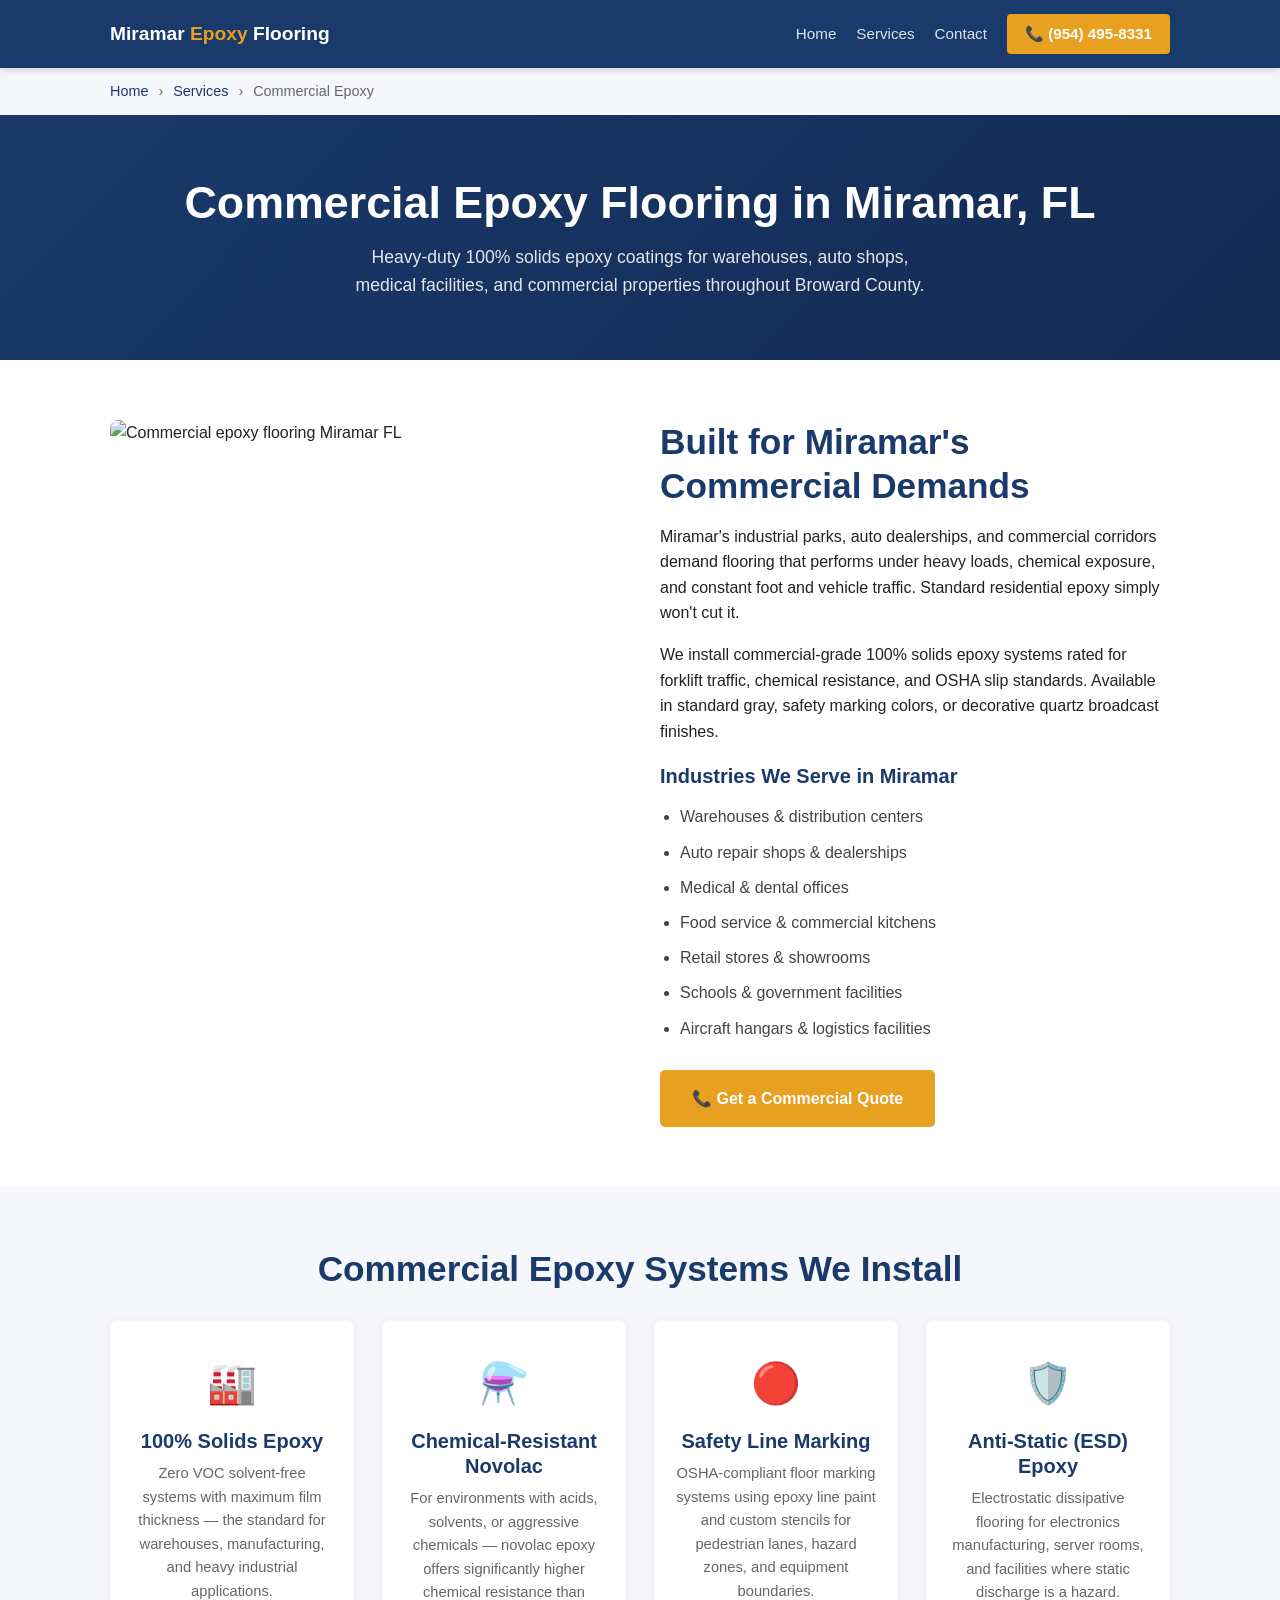
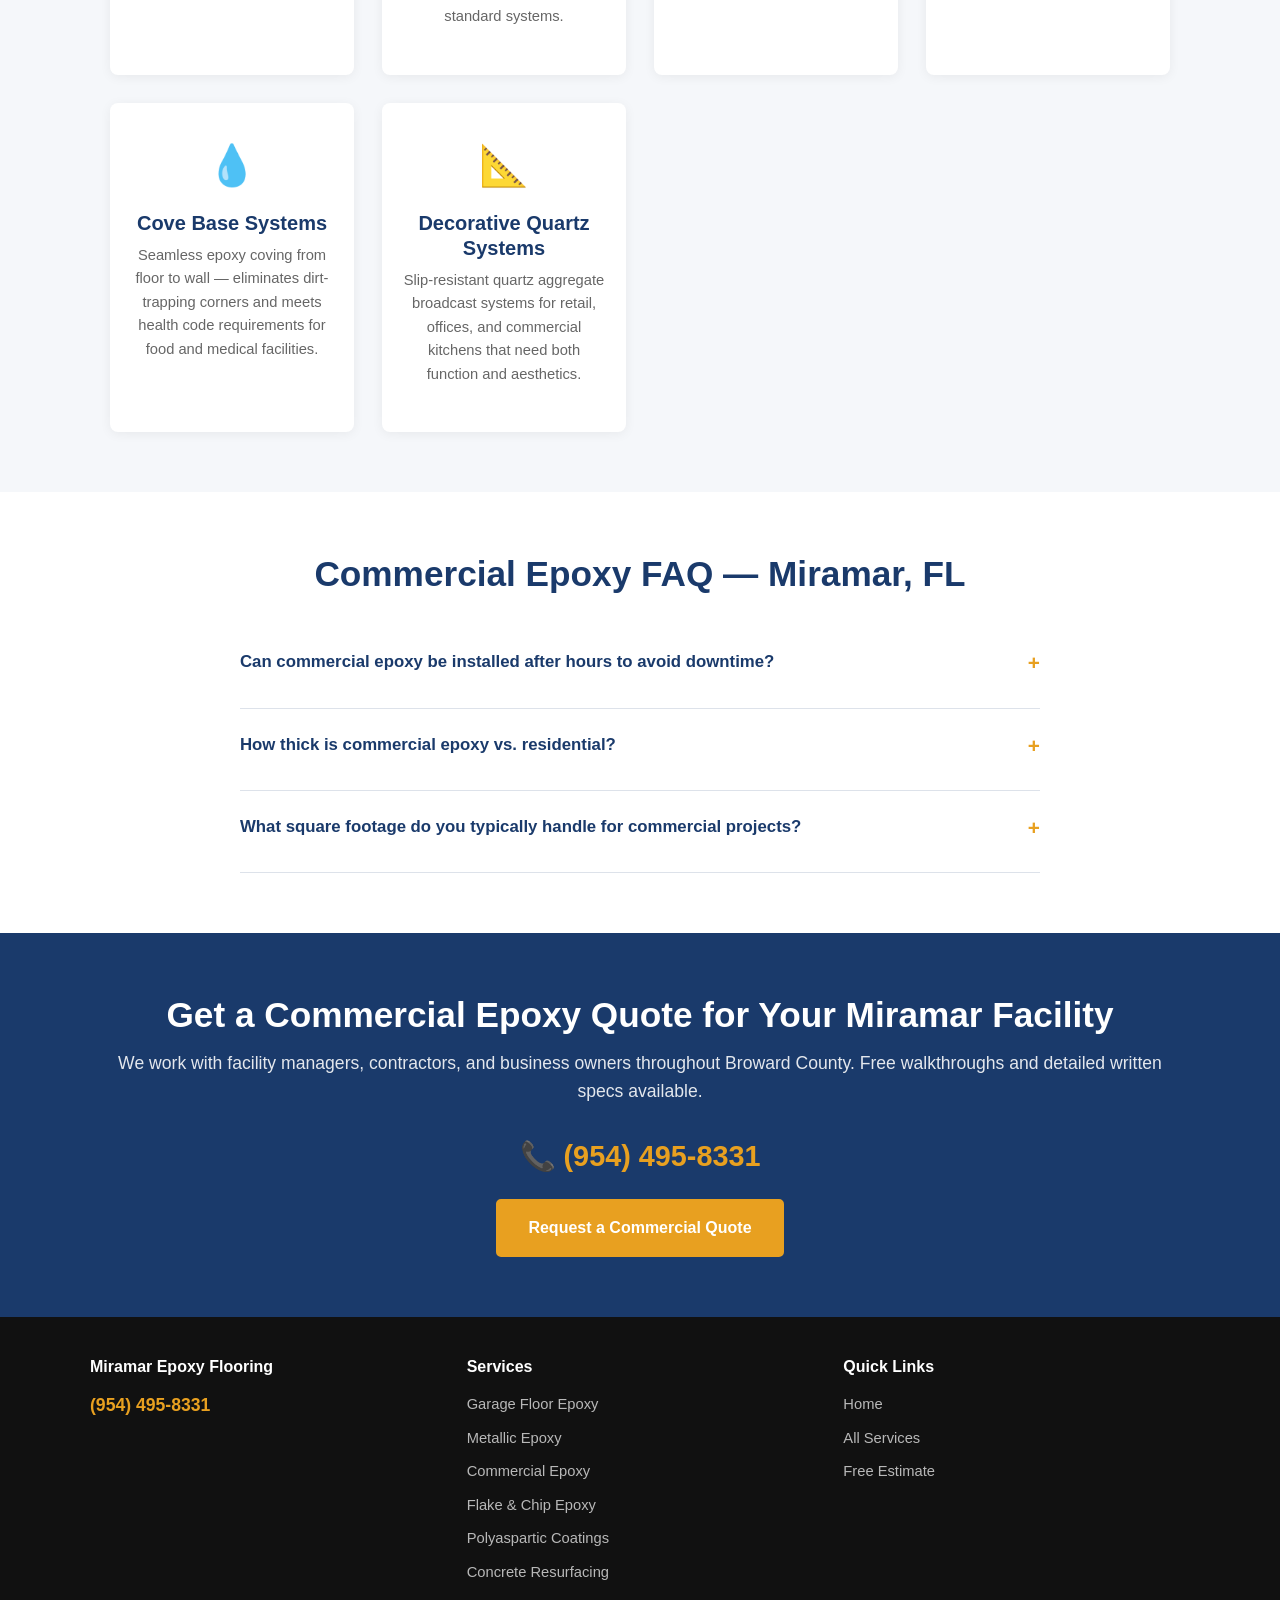
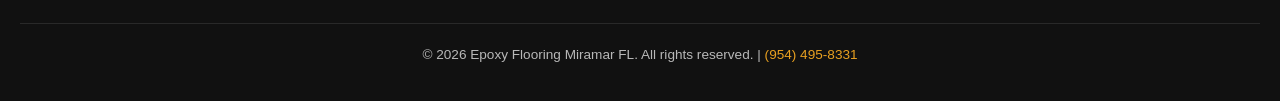
==== commercial-epoxy-miramar.html @ a2567f78 "Initial site build — Epoxy Flooring Miramar FL" ====
<!DOCTYPE html>
<html lang="en">
<head>
  <meta charset="UTF-8">
  <meta name="viewport" content="width=device-width, initial-scale=1.0">
  <title>Commercial Epoxy Flooring Miramar FL | Warehouses & Shops – (954) 495-8331</title>
  <meta name="description" content="Commercial & industrial epoxy flooring in Miramar, FL. Warehouses, auto shops, medical, retail — heavy-duty coatings built for Broward County. Free estimates. (954) 495-8331.">
  <link rel="canonical" href="https://epoxyflooringmiramarfl.com/commercial-epoxy-miramar.html">
  <link rel="stylesheet" href="styles.css">
</head>
<body>

<header>
  <div class="header-inner">
    <a href="index.html" class="logo">Miramar <span>Epoxy</span> Flooring</a>
    <nav>
      <a href="index.html">Home</a>
      <a href="services.html">Services</a>
      <a href="contact.html">Contact</a>
      <a href="tel:9544958331" class="nav-cta">📞 (954) 495-8331</a>
    </nav>
  </div>
</header>

<div class="breadcrumb">
  <div class="container">
    <a href="index.html">Home</a> <span>›</span> <a href="services.html">Services</a> <span>›</span> Commercial Epoxy
  </div>
</div>

<section class="page-hero">
  <div class="container">
    <h1>Commercial Epoxy Flooring in Miramar, FL</h1>
    <p>Heavy-duty 100% solids epoxy coatings for warehouses, auto shops, medical facilities, and commercial properties throughout Broward County.</p>
  </div>
</section>

<section class="section">
  <div class="container">
    <div style="display:grid; grid-template-columns:1fr 1fr; gap:40px; align-items:start;">
      <div>
        <img src="images/commercial-epoxy.jpg" alt="Commercial epoxy flooring Miramar FL" style="border-radius:8px; width:100%;">
      </div>
      <div>
        <h2 style="color:var(--primary); margin-bottom:16px;">Built for Miramar's Commercial Demands</h2>
        <p>Miramar's industrial parks, auto dealerships, and commercial corridors demand flooring that performs under heavy loads, chemical exposure, and constant foot and vehicle traffic. Standard residential epoxy simply won't cut it.</p>
        <p>We install commercial-grade 100% solids epoxy systems rated for forklift traffic, chemical resistance, and OSHA slip standards. Available in standard gray, safety marking colors, or decorative quartz broadcast finishes.</p>
        <h3 style="color:var(--primary); margin:20px 0 10px;">Industries We Serve in Miramar</h3>
        <ul style="list-style:disc; padding-left:20px; color:#444; line-height:2.2;">
          <li>Warehouses &amp; distribution centers</li>
          <li>Auto repair shops &amp; dealerships</li>
          <li>Medical &amp; dental offices</li>
          <li>Food service &amp; commercial kitchens</li>
          <li>Retail stores &amp; showrooms</li>
          <li>Schools &amp; government facilities</li>
          <li>Aircraft hangars &amp; logistics facilities</li>
        </ul>
        <div style="margin-top:24px;">
          <a href="tel:9544958331" class="btn btn-primary">📞 Get a Commercial Quote</a>
        </div>
      </div>
    </div>
  </div>
</section>

<section class="section section-alt">
  <div class="container">
    <h2 class="section-title text-center">Commercial Epoxy Systems We Install</h2>
    <div class="why-grid" style="margin-top:30px;">
      <div class="why-item">
        <div class="why-icon">🏭</div>
        <h3>100% Solids Epoxy</h3>
        <p>Zero VOC solvent-free systems with maximum film thickness — the standard for warehouses, manufacturing, and heavy industrial applications.</p>
      </div>
      <div class="why-item">
        <div class="why-icon">⚗️</div>
        <h3>Chemical-Resistant Novolac</h3>
        <p>For environments with acids, solvents, or aggressive chemicals — novolac epoxy offers significantly higher chemical resistance than standard systems.</p>
      </div>
      <div class="why-item">
        <div class="why-icon">🔴</div>
        <h3>Safety Line Marking</h3>
        <p>OSHA-compliant floor marking systems using epoxy line paint and custom stencils for pedestrian lanes, hazard zones, and equipment boundaries.</p>
      </div>
      <div class="why-item">
        <div class="why-icon">🛡️</div>
        <h3>Anti-Static (ESD) Epoxy</h3>
        <p>Electrostatic dissipative flooring for electronics manufacturing, server rooms, and facilities where static discharge is a hazard.</p>
      </div>
      <div class="why-item">
        <div class="why-icon">💧</div>
        <h3>Cove Base Systems</h3>
        <p>Seamless epoxy coving from floor to wall — eliminates dirt-trapping corners and meets health code requirements for food and medical facilities.</p>
      </div>
      <div class="why-item">
        <div class="why-icon">📐</div>
        <h3>Decorative Quartz Systems</h3>
        <p>Slip-resistant quartz aggregate broadcast systems for retail, offices, and commercial kitchens that need both function and aesthetics.</p>
      </div>
    </div>
  </div>
</section>

<section class="section">
  <div class="container">
    <h2 class="section-title text-center">Commercial Epoxy FAQ — Miramar, FL</h2>
    <div class="faq-list" style="max-width:800px; margin:30px auto 0;">
      <div class="faq-item">
        <div class="faq-question">Can commercial epoxy be installed after hours to avoid downtime? <span class="faq-toggle">+</span></div>
        <div class="faq-answer"><p>Yes — we schedule commercial work around your operation hours, including evenings and weekends. Fast-cure polyaspartic systems allow re-occupancy within hours, minimizing disruption to your Miramar business.</p></div>
      </div>
      <div class="faq-item">
        <div class="faq-question">How thick is commercial epoxy vs. residential? <span class="faq-toggle">+</span></div>
        <div class="faq-answer"><p>Residential garage systems are typically 10–15 mils total dry film thickness. Commercial systems are 20–60+ mils depending on traffic demands, with some heavy industrial systems exceeding 125 mils (an eighth of an inch). We specify system thickness based on your facility's load requirements.</p></div>
      </div>
      <div class="faq-item">
        <div class="faq-question">What square footage do you typically handle for commercial projects? <span class="faq-toggle">+</span></div>
        <div class="faq-answer"><p>We regularly handle commercial projects from 1,000 sq ft to 50,000+ sq ft throughout Broward County. Large industrial projects are quoted with volume pricing. Call <a href="tel:9544958331">(954) 495-8331</a> to discuss your project scope.</p></div>
      </div>
    </div>
  </div>
</section>

<section class="cta-band">
  <div class="container">
    <h2>Get a Commercial Epoxy Quote for Your Miramar Facility</h2>
    <p>We work with facility managers, contractors, and business owners throughout Broward County. Free walkthroughs and detailed written specs available.</p>
    <a href="tel:9544958331" class="cta-phone">📞 (954) 495-8331</a>
    <a href="contact.html" class="btn btn-primary">Request a Commercial Quote</a>
  </div>
</section>

<footer>
  <div class="footer-inner">
    <div class="footer-col">
      <h4>Miramar Epoxy Flooring</h4>
      <a href="tel:9544958331" style="color:var(--accent); font-weight:700; font-size:1.1rem;">(954) 495-8331</a>
    </div>
    <div class="footer-col">
      <h4>Services</h4>
      <ul>
        <li><a href="garage-floor-epoxy-miramar.html">Garage Floor Epoxy</a></li>
        <li><a href="metallic-epoxy-miramar.html">Metallic Epoxy</a></li>
        <li><a href="commercial-epoxy-miramar.html">Commercial Epoxy</a></li>
        <li><a href="flake-epoxy-miramar.html">Flake &amp; Chip Epoxy</a></li>
        <li><a href="polyaspartic-coating-miramar.html">Polyaspartic Coatings</a></li>
        <li><a href="concrete-resurfacing-miramar.html">Concrete Resurfacing</a></li>
      </ul>
    </div>
    <div class="footer-col">
      <h4>Quick Links</h4>
      <ul>
        <li><a href="index.html">Home</a></li>
        <li><a href="services.html">All Services</a></li>
        <li><a href="contact.html">Free Estimate</a></li>
      </ul>
    </div>
  </div>
  <div class="footer-bottom">
    <p>© 2026 Epoxy Flooring Miramar FL. All rights reserved. | <a href="tel:9544958331" style="color:var(--accent);">(954) 495-8331</a></p>
  </div>
</footer>

<script>
  document.querySelectorAll('.faq-question').forEach(q => {
    q.addEventListener('click', () => q.parentElement.classList.toggle('open'));
  });
</script>
</body>
</html>
---- styles.css ----
/* ============================================================
   Epoxy Flooring Miramar FL — Main Stylesheet
   ============================================================ */

/* Reset & Base */
*, *::before, *::after { box-sizing: border-box; margin: 0; padding: 0; }
html { scroll-behavior: smooth; }
body { font-family: 'Segoe UI', Arial, sans-serif; color: #222; background: #fff; line-height: 1.6; }
img { max-width: 100%; height: auto; display: block; }
a { color: inherit; text-decoration: none; }
ul { list-style: none; }

/* Colors */
:root {
  --primary: #1a3a6b;
  --primary-dark: #122a52;
  --accent: #e8a020;
  --accent-dark: #c8841a;
  --light-bg: #f5f7fa;
  --border: #dde2ea;
  --text-muted: #666;
  --white: #fff;
}

/* Typography */
h1, h2, h3, h4 { line-height: 1.25; font-weight: 700; }
h1 { font-size: clamp(1.8rem, 4vw, 2.8rem); }
h2 { font-size: clamp(1.5rem, 3vw, 2.2rem); }
h3 { font-size: 1.25rem; }
p { margin-bottom: 1rem; }
.text-center { text-align: center; }

/* Layout */
.container { max-width: 1100px; margin: 0 auto; padding: 0 20px; }
.section { padding: 60px 0; }
.section-alt { background: var(--light-bg); }
.section-title { margin-bottom: 12px; color: var(--primary); }
.section-subtitle { color: var(--text-muted); font-size: 1.1rem; margin-bottom: 40px; }

/* ---- HEADER / NAV ---- */
header {
  background: var(--primary);
  color: var(--white);
  position: sticky; top: 0; z-index: 100;
  box-shadow: 0 2px 8px rgba(0,0,0,0.15);
}
.header-inner {
  display: flex; align-items: center; justify-content: space-between;
  padding: 14px 20px; max-width: 1100px; margin: 0 auto;
}
.logo { font-size: 1.2rem; font-weight: 700; color: var(--white); }
.logo span { color: var(--accent); }
nav { display: flex; gap: 20px; align-items: center; }
nav a { color: rgba(255,255,255,0.85); font-size: 0.95rem; transition: color 0.2s; }
nav a:hover { color: var(--accent); }
.nav-cta {
  background: var(--accent); color: var(--white) !important;
  padding: 8px 18px; border-radius: 4px; font-weight: 600;
  transition: background 0.2s !important;
}
.nav-cta:hover { background: var(--accent-dark) !important; }

/* ---- HERO ---- */
.hero {
  background: linear-gradient(135deg, rgba(26,58,107,0.88) 0%, rgba(18,42,82,0.92) 100%),
              url('images/hero-epoxy-floor.jpg') center/cover no-repeat;
  color: var(--white);
  padding: 90px 20px 70px;
  text-align: center;
}
.hero h1 { margin-bottom: 18px; }
.hero p { font-size: 1.2rem; max-width: 620px; margin: 0 auto 32px; opacity: 0.92; }
.hero-cta-group { display: flex; gap: 14px; justify-content: center; flex-wrap: wrap; }
.btn { display: inline-block; padding: 14px 30px; border-radius: 5px; font-weight: 700; font-size: 1rem; cursor: pointer; transition: 0.2s; }
.btn-primary { background: var(--accent); color: var(--white); border: 2px solid var(--accent); }
.btn-primary:hover { background: var(--accent-dark); border-color: var(--accent-dark); }
.btn-outline { background: transparent; color: var(--white); border: 2px solid var(--white); }
.btn-outline:hover { background: rgba(255,255,255,0.15); }

/* ---- TRUST BAR ---- */
.trust-bar { background: var(--accent); color: var(--white); padding: 18px 20px; }
.trust-inner { display: flex; justify-content: center; gap: 40px; flex-wrap: wrap; max-width: 1100px; margin: 0 auto; }
.trust-item { display: flex; align-items: center; gap: 8px; font-weight: 600; font-size: 0.95rem; }
.trust-icon { font-size: 1.2rem; }

/* ---- SERVICES GRID ---- */
.services-grid { display: grid; grid-template-columns: repeat(auto-fit, minmax(280px, 1fr)); gap: 28px; margin-top: 40px; }
.service-card {
  border: 1px solid var(--border); border-radius: 8px; overflow: hidden;
  transition: box-shadow 0.2s, transform 0.2s;
}
.service-card:hover { box-shadow: 0 6px 24px rgba(0,0,0,0.1); transform: translateY(-3px); }
.service-card img { width: 100%; height: 200px; object-fit: cover; }
.service-card-body { padding: 20px; }
.service-card-body h3 { color: var(--primary); margin-bottom: 8px; }
.service-card-body p { font-size: 0.95rem; color: var(--text-muted); margin-bottom: 14px; }
.service-card-body a { color: var(--accent); font-weight: 600; font-size: 0.95rem; }

/* ---- WHY US ---- */
.why-grid { display: grid; grid-template-columns: repeat(auto-fit, minmax(220px, 1fr)); gap: 28px; margin-top: 40px; }
.why-item { text-align: center; padding: 30px 20px; background: var(--white); border-radius: 8px; box-shadow: 0 2px 12px rgba(0,0,0,0.06); }
.why-icon { font-size: 2.5rem; margin-bottom: 14px; }
.why-item h3 { color: var(--primary); margin-bottom: 8px; }
.why-item p { font-size: 0.92rem; color: var(--text-muted); }

/* ---- PHOTO GALLERY ---- */
.gallery-grid { display: grid; grid-template-columns: repeat(auto-fit, minmax(260px, 1fr)); gap: 16px; margin-top: 40px; }
.gallery-grid img { border-radius: 6px; width: 100%; height: 220px; object-fit: cover; }

/* ---- PRICING TABLE ---- */
.pricing-table { width: 100%; border-collapse: collapse; margin-top: 30px; }
.pricing-table th, .pricing-table td { border: 1px solid var(--border); padding: 12px 16px; text-align: left; }
.pricing-table th { background: var(--primary); color: var(--white); }
.pricing-table tr:nth-child(even) td { background: var(--light-bg); }

/* ---- FAQ ---- */
.faq-list { margin-top: 30px; }
.faq-item { border-bottom: 1px solid var(--border); padding: 20px 0; }
.faq-question { font-weight: 700; font-size: 1.05rem; color: var(--primary); margin-bottom: 8px; cursor: pointer; display: flex; justify-content: space-between; align-items: center; }
.faq-answer { font-size: 0.97rem; color: #444; max-height: 0; overflow: hidden; transition: max-height 0.3s ease; }
.faq-item.open .faq-answer { max-height: 300px; }
.faq-toggle { font-size: 1.3rem; color: var(--accent); transition: transform 0.3s; }
.faq-item.open .faq-toggle { transform: rotate(45deg); }

/* ---- CTA BAND ---- */
.cta-band { background: var(--primary); color: var(--white); padding: 60px 20px; text-align: center; }
.cta-band h2 { margin-bottom: 12px; }
.cta-band p { font-size: 1.1rem; opacity: 0.88; margin-bottom: 28px; }
.cta-phone { font-size: 1.8rem; font-weight: 700; color: var(--accent); display: block; margin-bottom: 20px; }

/* ---- CONTACT FORM ---- */
.contact-section { display: grid; grid-template-columns: 1fr 1fr; gap: 50px; align-items: start; }
@media (max-width: 768px) { .contact-section { grid-template-columns: 1fr; } }
.form-group { margin-bottom: 18px; }
.form-group label { display: block; font-weight: 600; margin-bottom: 6px; font-size: 0.95rem; }
.form-group input, .form-group textarea, .form-group select {
  width: 100%; padding: 11px 14px; border: 1px solid var(--border); border-radius: 5px;
  font-size: 1rem; font-family: inherit; transition: border-color 0.2s;
}
.form-group input:focus, .form-group textarea:focus { outline: none; border-color: var(--primary); }
.form-group textarea { min-height: 120px; resize: vertical; }
.form-submit { background: var(--accent); color: var(--white); border: none; padding: 14px 32px; border-radius: 5px; font-size: 1rem; font-weight: 700; cursor: pointer; width: 100%; transition: background 0.2s; }
.form-submit:hover { background: var(--accent-dark); }
.contact-info h3 { color: var(--primary); margin-bottom: 20px; }
.contact-info p { margin-bottom: 14px; display: flex; align-items: flex-start; gap: 10px; }
.contact-info .ci-icon { font-size: 1.2rem; flex-shrink: 0; margin-top: 2px; }

/* ---- FOOTER ---- */
footer { background: #111; color: rgba(255,255,255,0.7); padding: 40px 20px 20px; }
.footer-inner { max-width: 1100px; margin: 0 auto; display: grid; grid-template-columns: repeat(auto-fit, minmax(200px, 1fr)); gap: 30px; }
.footer-col h4 { color: var(--white); margin-bottom: 14px; font-size: 1rem; }
.footer-col ul li { margin-bottom: 8px; }
.footer-col ul li a { color: rgba(255,255,255,0.7); font-size: 0.92rem; transition: color 0.2s; }
.footer-col ul li a:hover { color: var(--accent); }
.footer-bottom { text-align: center; margin-top: 30px; padding-top: 20px; border-top: 1px solid rgba(255,255,255,0.1); font-size: 0.85rem; }

/* ---- BREADCRUMB ---- */
.breadcrumb { background: var(--light-bg); padding: 12px 20px; font-size: 0.9rem; color: var(--text-muted); }
.breadcrumb a { color: var(--primary); }
.breadcrumb span { margin: 0 6px; }

/* ---- PAGE HERO (inner pages) ---- */
.page-hero { background: linear-gradient(135deg, var(--primary) 0%, var(--primary-dark) 100%); color: var(--white); padding: 60px 20px; text-align: center; }
.page-hero h1 { margin-bottom: 12px; }
.page-hero p { font-size: 1.1rem; opacity: 0.88; max-width: 600px; margin: 0 auto; }

/* ---- RESPONSIVE ---- */
@media (max-width: 768px) {
  nav { gap: 12px; }
  .nav-cta { padding: 7px 14px; }
  .trust-inner { gap: 20px; }
  .section { padding: 40px 0; }
  .contact-section { gap: 30px; }
}
@media (max-width: 480px) {
  nav a:not(.nav-cta) { display: none; }
  .hero-cta-group { flex-direction: column; align-items: center; }
}
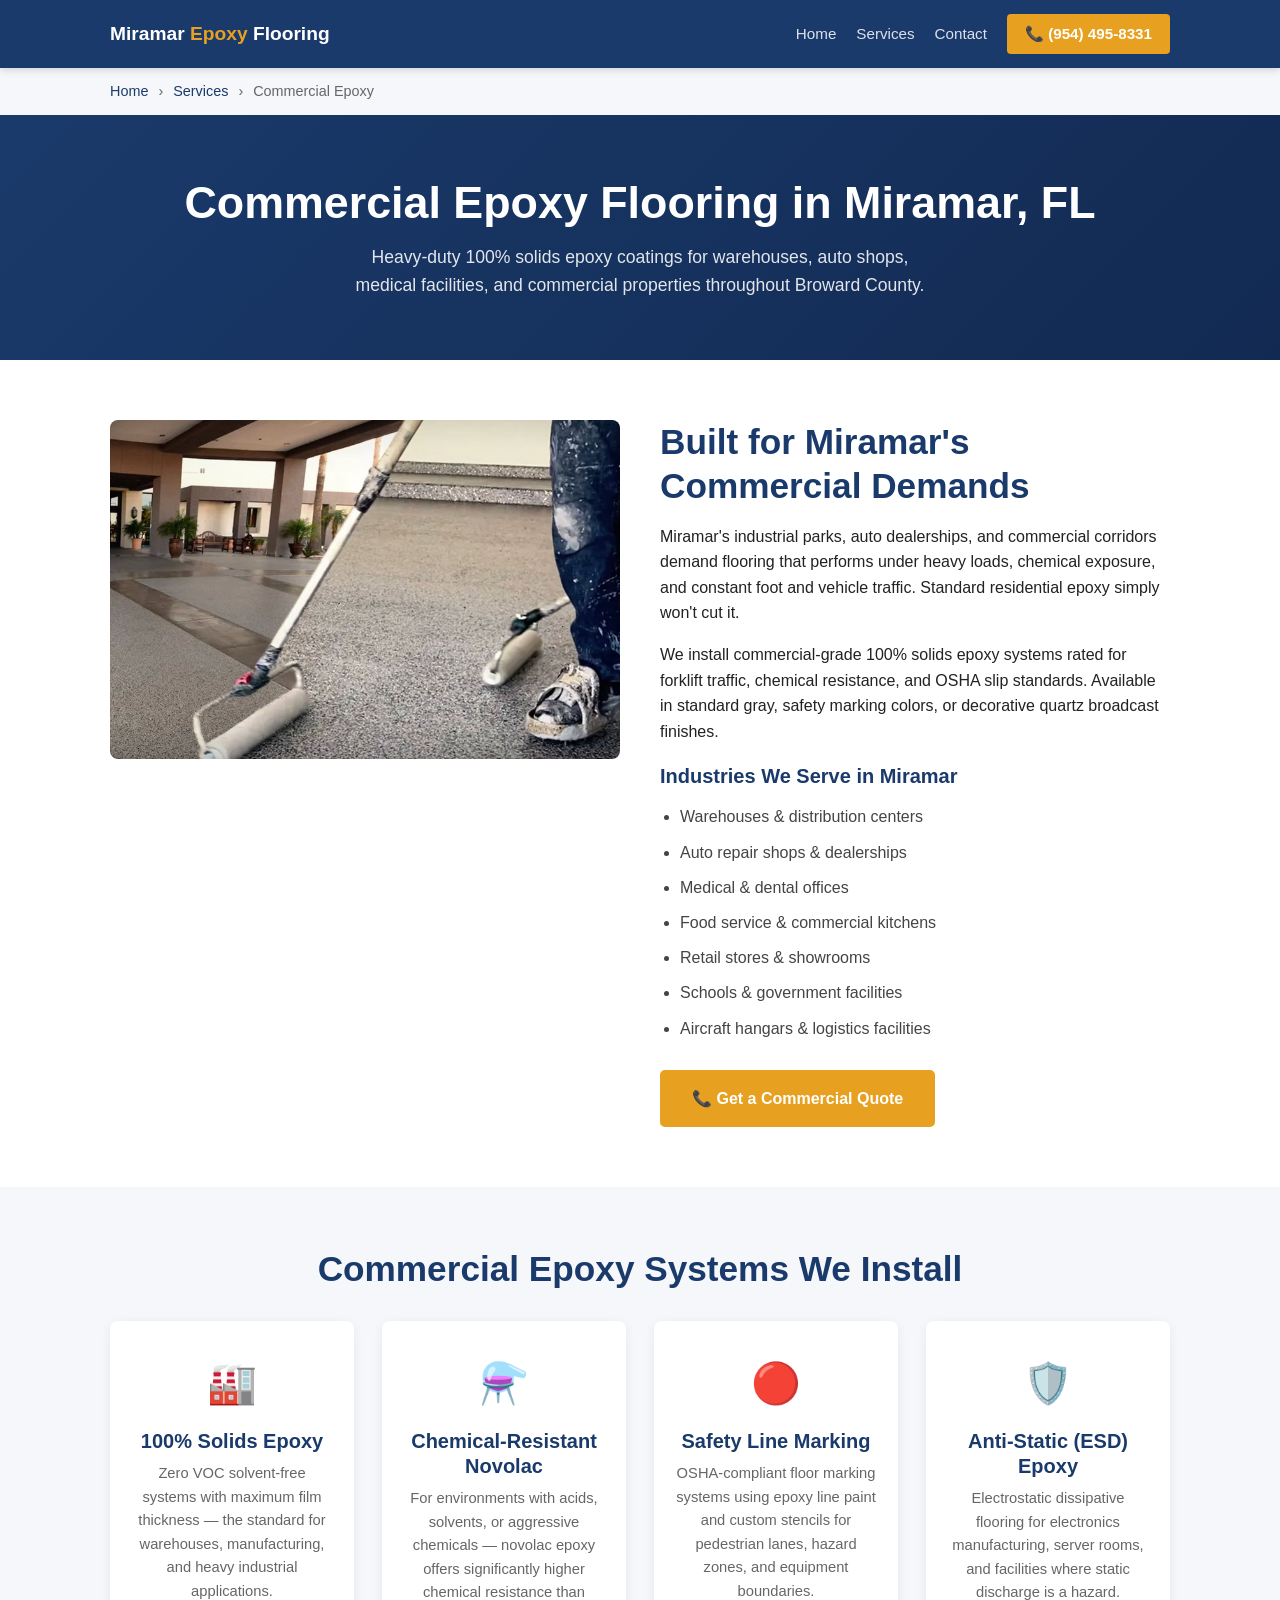
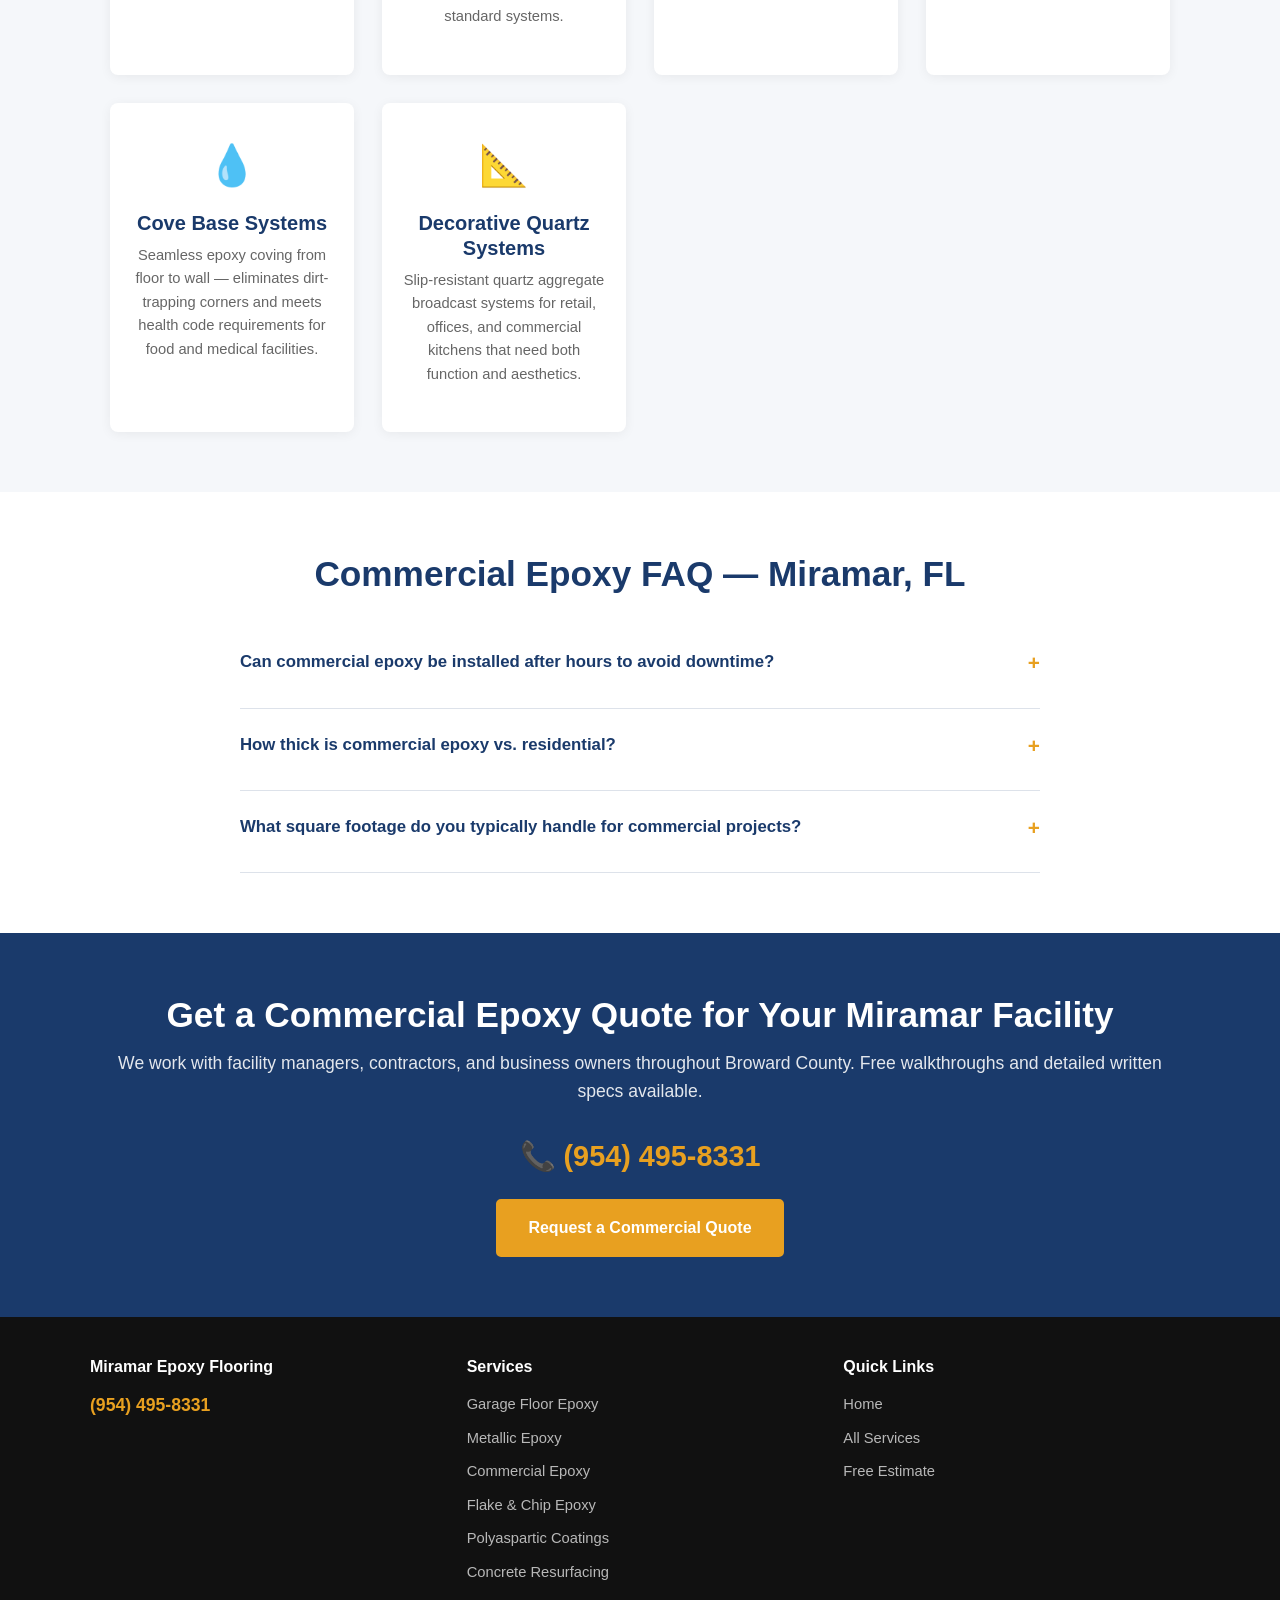
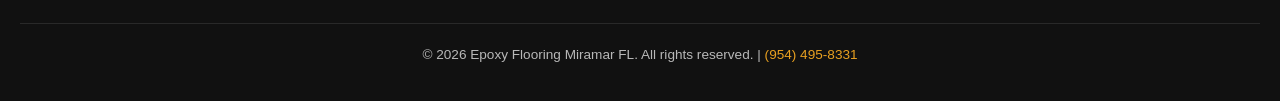
==== commit 5dcff2d8: "Add contextual internal links with descriptive anchor text (A3)" ====
--- a/commercial-epoxy-miramar.html
+++ b/commercial-epoxy-miramar.html
@@ -1,166 +1,158 @@
 <!DOCTYPE html>
+
 <html lang="en">
 <head>
-  <meta charset="UTF-8">
-  <meta name="viewport" content="width=device-width, initial-scale=1.0">
-  <title>Commercial Epoxy Flooring Miramar FL | Warehouses & Shops – (954) 495-8331</title>
-  <meta name="description" content="Commercial & industrial epoxy flooring in Miramar, FL. Warehouses, auto shops, medical, retail — heavy-duty coatings built for Broward County. Free estimates. (954) 495-8331.">
-  <link rel="canonical" href="https://epoxyflooringmiramarfl.com/commercial-epoxy-miramar.html">
-  <link rel="stylesheet" href="styles.css">
+<meta charset="utf-8"/>
+<meta content="width=device-width, initial-scale=1.0" name="viewport"/>
+<title>Commercial Epoxy Flooring Miramar FL | Warehouses &amp; Shops – (954) 495-8331</title>
+<meta content="Commercial &amp; industrial epoxy flooring in Miramar, FL. Warehouses, auto shops, medical, retail — heavy-duty coatings built for Broward County. Free estimates. (954) 495-8331." name="description"/>
+<link href="https://epoxyflooringmiramarfl.com/commercial-epoxy-miramar.html" rel="canonical"/>
+<link href="styles.css" rel="stylesheet"/>
 </head>
 <body>
-
 <header>
-  <div class="header-inner">
-    <a href="index.html" class="logo">Miramar <span>Epoxy</span> Flooring</a>
-    <nav>
-      <a href="index.html">Home</a>
-      <a href="services.html">Services</a>
-      <a href="contact.html">Contact</a>
-      <a href="tel:9544958331" class="nav-cta">📞 (954) 495-8331</a>
-    </nav>
-  </div>
+<div class="header-inner">
+<a class="logo" href="index.html">Miramar <span>Epoxy</span> Flooring</a>
+<nav>
+<a href="index.html">Home</a>
+<a href="services.html">Services</a>
+<a href="contact.html">Contact</a>
+<a class="nav-cta" href="tel:9544958331">📞 (954) 495-8331</a>
+</nav>
+</div>
 </header>
-
 <div class="breadcrumb">
-  <div class="container">
-    <a href="index.html">Home</a> <span>›</span> <a href="services.html">Services</a> <span>›</span> Commercial Epoxy
+<div class="container">
+<a href="index.html">Home</a> <span>›</span> <a href="services.html">Services</a> <span>›</span> Commercial Epoxy
   </div>
 </div>
-
 <section class="page-hero">
-  <div class="container">
-    <h1>Commercial Epoxy Flooring in Miramar, FL</h1>
-    <p>Heavy-duty 100% solids epoxy coatings for warehouses, auto shops, medical facilities, and commercial properties throughout Broward County.</p>
-  </div>
+<div class="container">
+<h1>Commercial Epoxy Flooring in Miramar, FL</h1>
+<p>Heavy-duty 100% solids epoxy coatings for warehouses, auto shops, medical facilities, and commercial properties throughout Broward County.</p>
+</div>
 </section>
-
 <section class="section">
-  <div class="container">
-    <div style="display:grid; grid-template-columns:1fr 1fr; gap:40px; align-items:start;">
-      <div>
-        <img src="images/commercial-epoxy.jpg" alt="Commercial epoxy flooring Miramar FL" style="border-radius:8px; width:100%;">
-      </div>
-      <div>
-        <h2 style="color:var(--primary); margin-bottom:16px;">Built for Miramar's Commercial Demands</h2>
-        <p>Miramar's industrial parks, auto dealerships, and commercial corridors demand flooring that performs under heavy loads, chemical exposure, and constant foot and vehicle traffic. Standard residential epoxy simply won't cut it.</p>
-        <p>We install commercial-grade 100% solids epoxy systems rated for forklift traffic, chemical resistance, and OSHA slip standards. Available in standard gray, safety marking colors, or decorative quartz broadcast finishes.</p>
-        <h3 style="color:var(--primary); margin:20px 0 10px;">Industries We Serve in Miramar</h3>
-        <ul style="list-style:disc; padding-left:20px; color:#444; line-height:2.2;">
-          <li>Warehouses &amp; distribution centers</li>
-          <li>Auto repair shops &amp; dealerships</li>
-          <li>Medical &amp; dental offices</li>
-          <li>Food service &amp; commercial kitchens</li>
-          <li>Retail stores &amp; showrooms</li>
-          <li>Schools &amp; government facilities</li>
-          <li>Aircraft hangars &amp; logistics facilities</li>
-        </ul>
-        <div style="margin-top:24px;">
-          <a href="tel:9544958331" class="btn btn-primary">📞 Get a Commercial Quote</a>
-        </div>
-      </div>
-    </div>
-  </div>
+<div class="container">
+<div style="display:grid; grid-template-columns:1fr 1fr; gap:40px; align-items:start;">
+<div>
+<img alt="Commercial epoxy flooring Miramar FL" src="images/commercial-epoxy.jpg" style="border-radius:8px; width:100%;"/>
+</div>
+<div>
+<h2 style="color:var(--primary); margin-bottom:16px;">Built for Miramar's Commercial Demands</h2>
+<p>Miramar's industrial parks, auto dealerships, and commercial corridors demand flooring that performs under heavy loads, chemical exposure, and constant foot and vehicle traffic. Standard residential epoxy simply won't cut it.</p>
+<p>We install commercial-grade 100% solids epoxy systems rated for forklift traffic, chemical resistance, and OSHA slip standards. Available in standard gray, safety marking colors, or decorative quartz broadcast finishes.</p>
+<h3 style="color:var(--primary); margin:20px 0 10px;">Industries We Serve in Miramar</h3>
+<ul style="list-style:disc; padding-left:20px; color:#444; line-height:2.2;">
+<li>Warehouses &amp; distribution centers</li>
+<li>Auto repair shops &amp; dealerships</li>
+<li>Medical &amp; dental offices</li>
+<li>Food service &amp; commercial kitchens</li>
+<li>Retail stores &amp; showrooms</li>
+<li>Schools &amp; government facilities</li>
+<li>Aircraft hangars &amp; logistics facilities</li>
+</ul>
+<div style="margin-top:24px;">
+<a class="btn btn-primary" href="tel:9544958331">📞 Get a Commercial Quote</a>
+</div>
+</div>
+</div>
+</div>
 </section>
-
 <section class="section section-alt">
-  <div class="container">
-    <h2 class="section-title text-center">Commercial Epoxy Systems We Install</h2>
-    <div class="why-grid" style="margin-top:30px;">
-      <div class="why-item">
-        <div class="why-icon">🏭</div>
-        <h3>100% Solids Epoxy</h3>
-        <p>Zero VOC solvent-free systems with maximum film thickness — the standard for warehouses, manufacturing, and heavy industrial applications.</p>
-      </div>
-      <div class="why-item">
-        <div class="why-icon">⚗️</div>
-        <h3>Chemical-Resistant Novolac</h3>
-        <p>For environments with acids, solvents, or aggressive chemicals — novolac epoxy offers significantly higher chemical resistance than standard systems.</p>
-      </div>
-      <div class="why-item">
-        <div class="why-icon">🔴</div>
-        <h3>Safety Line Marking</h3>
-        <p>OSHA-compliant floor marking systems using epoxy line paint and custom stencils for pedestrian lanes, hazard zones, and equipment boundaries.</p>
-      </div>
-      <div class="why-item">
-        <div class="why-icon">🛡️</div>
-        <h3>Anti-Static (ESD) Epoxy</h3>
-        <p>Electrostatic dissipative flooring for electronics manufacturing, server rooms, and facilities where static discharge is a hazard.</p>
-      </div>
-      <div class="why-item">
-        <div class="why-icon">💧</div>
-        <h3>Cove Base Systems</h3>
-        <p>Seamless epoxy coving from floor to wall — eliminates dirt-trapping corners and meets health code requirements for food and medical facilities.</p>
-      </div>
-      <div class="why-item">
-        <div class="why-icon">📐</div>
-        <h3>Decorative Quartz Systems</h3>
-        <p>Slip-resistant quartz aggregate broadcast systems for retail, offices, and commercial kitchens that need both function and aesthetics.</p>
-      </div>
-    </div>
-  </div>
+<div class="container">
+<h2 class="section-title text-center">Commercial Epoxy Systems We Install</h2>
+<div class="why-grid" style="margin-top:30px;">
+<div class="why-item">
+<div class="why-icon">🏭</div>
+<h3>100% Solids Epoxy</h3>
+<p>Zero VOC solvent-free systems with maximum film thickness — the standard for warehouses, manufacturing, and heavy industrial applications.</p>
+</div>
+<div class="why-item">
+<div class="why-icon">⚗️</div>
+<h3>Chemical-Resistant Novolac</h3>
+<p>For environments with acids, solvents, or aggressive chemicals — novolac epoxy offers significantly higher chemical resistance than standard systems.</p>
+</div>
+<div class="why-item">
+<div class="why-icon">🔴</div>
+<h3>Safety Line Marking</h3>
+<p>OSHA-compliant floor marking systems using epoxy line paint and custom stencils for pedestrian lanes, hazard zones, and equipment boundaries.</p>
+</div>
+<div class="why-item">
+<div class="why-icon">🛡️</div>
+<h3>Anti-Static (ESD) Epoxy</h3>
+<p>Electrostatic dissipative flooring for electronics manufacturing, server rooms, and facilities where static discharge is a hazard.</p>
+</div>
+<div class="why-item">
+<div class="why-icon">💧</div>
+<h3>Cove Base Systems</h3>
+<p>Seamless epoxy coving from floor to wall — eliminates dirt-trapping corners and meets health code requirements for food and medical facilities.</p>
+</div>
+<div class="why-item">
+<div class="why-icon">📐</div>
+<h3>Decorative Quartz Systems</h3>
+<p>Slip-resistant quartz aggregate broadcast systems for retail, offices, and commercial kitchens that need both function and aesthetics.</p>
+</div>
+</div>
+</div>
 </section>
-
 <section class="section">
-  <div class="container">
-    <h2 class="section-title text-center">Commercial Epoxy FAQ — Miramar, FL</h2>
-    <div class="faq-list" style="max-width:800px; margin:30px auto 0;">
-      <div class="faq-item">
-        <div class="faq-question">Can commercial epoxy be installed after hours to avoid downtime? <span class="faq-toggle">+</span></div>
-        <div class="faq-answer"><p>Yes — we schedule commercial work around your operation hours, including evenings and weekends. Fast-cure polyaspartic systems allow re-occupancy within hours, minimizing disruption to your Miramar business.</p></div>
-      </div>
-      <div class="faq-item">
-        <div class="faq-question">How thick is commercial epoxy vs. residential? <span class="faq-toggle">+</span></div>
-        <div class="faq-answer"><p>Residential garage systems are typically 10–15 mils total dry film thickness. Commercial systems are 20–60+ mils depending on traffic demands, with some heavy industrial systems exceeding 125 mils (an eighth of an inch). We specify system thickness based on your facility's load requirements.</p></div>
-      </div>
-      <div class="faq-item">
-        <div class="faq-question">What square footage do you typically handle for commercial projects? <span class="faq-toggle">+</span></div>
-        <div class="faq-answer"><p>We regularly handle commercial projects from 1,000 sq ft to 50,000+ sq ft throughout Broward County. Large industrial projects are quoted with volume pricing. Call <a href="tel:9544958331">(954) 495-8331</a> to discuss your project scope.</p></div>
-      </div>
-    </div>
-  </div>
+<div class="container">
+<h2 class="section-title text-center">Commercial Epoxy FAQ — Miramar, FL</h2>
+<div class="faq-list" style="max-width:800px; margin:30px auto 0;">
+<div class="faq-item">
+<div class="faq-question">Can commercial epoxy be installed after hours to avoid downtime? <span class="faq-toggle">+</span></div>
+<div class="faq-answer"><p>Yes — we schedule commercial work around your operation hours, including evenings and weekends. Fast-cure <a href="polyaspartic-coating-miramar.html" style="color:var(--accent); font-weight:700;">polyaspartic</a> systems allow re-occupancy within hours, minimizing disruption to your Miramar business.</p></div>
+</div>
+<div class="faq-item">
+<div class="faq-question">How thick is commercial epoxy vs. residential? <span class="faq-toggle">+</span></div>
+<div class="faq-answer"><p>Residential garage systems are typically 10–15 mils total dry film thickness. Commercial systems are 20–60+ mils depending on traffic demands, with some heavy industrial systems exceeding 125 mils (an eighth of an inch). We specify system thickness based on your facility's load requirements.</p></div>
+</div>
+<div class="faq-item">
+<div class="faq-question">What square footage do you typically handle for commercial projects? <span class="faq-toggle">+</span></div>
+<div class="faq-answer"><p>We regularly handle commercial projects from 1,000 sq ft to 50,000+ sq ft throughout Broward County. Large industrial projects are quoted with volume pricing. Call <a href="tel:9544958331">(954) 495-8331</a> to discuss your project scope.</p></div>
+</div>
+</div>
+</div>
 </section>
-
 <section class="cta-band">
-  <div class="container">
-    <h2>Get a Commercial Epoxy Quote for Your Miramar Facility</h2>
-    <p>We work with facility managers, contractors, and business owners throughout Broward County. Free walkthroughs and detailed written specs available.</p>
-    <a href="tel:9544958331" class="cta-phone">📞 (954) 495-8331</a>
-    <a href="contact.html" class="btn btn-primary">Request a Commercial Quote</a>
-  </div>
+<div class="container">
+<h2>Get a Commercial Epoxy Quote for Your Miramar Facility</h2>
+<p>We work with facility managers, contractors, and business owners throughout Broward County. Free walkthroughs and detailed written specs available.</p>
+<a class="cta-phone" href="tel:9544958331">📞 (954) 495-8331</a>
+<a class="btn btn-primary" href="contact.html">Request a Commercial Quote</a>
+</div>
 </section>
-
 <footer>
-  <div class="footer-inner">
-    <div class="footer-col">
-      <h4>Miramar Epoxy Flooring</h4>
-      <a href="tel:9544958331" style="color:var(--accent); font-weight:700; font-size:1.1rem;">(954) 495-8331</a>
-    </div>
-    <div class="footer-col">
-      <h4>Services</h4>
-      <ul>
-        <li><a href="garage-floor-epoxy-miramar.html">Garage Floor Epoxy</a></li>
-        <li><a href="metallic-epoxy-miramar.html">Metallic Epoxy</a></li>
-        <li><a href="commercial-epoxy-miramar.html">Commercial Epoxy</a></li>
-        <li><a href="flake-epoxy-miramar.html">Flake &amp; Chip Epoxy</a></li>
-        <li><a href="polyaspartic-coating-miramar.html">Polyaspartic Coatings</a></li>
-        <li><a href="concrete-resurfacing-miramar.html">Concrete Resurfacing</a></li>
-      </ul>
-    </div>
-    <div class="footer-col">
-      <h4>Quick Links</h4>
-      <ul>
-        <li><a href="index.html">Home</a></li>
-        <li><a href="services.html">All Services</a></li>
-        <li><a href="contact.html">Free Estimate</a></li>
-      </ul>
-    </div>
-  </div>
-  <div class="footer-bottom">
-    <p>© 2026 Epoxy Flooring Miramar FL. All rights reserved. | <a href="tel:9544958331" style="color:var(--accent);">(954) 495-8331</a></p>
-  </div>
+<div class="footer-inner">
+<div class="footer-col">
+<h4>Miramar Epoxy Flooring</h4>
+<a href="tel:9544958331" style="color:var(--accent); font-weight:700; font-size:1.1rem;">(954) 495-8331</a>
+</div>
+<div class="footer-col">
+<h4>Services</h4>
+<ul>
+<li><a href="garage-floor-epoxy-miramar.html">Garage Floor Epoxy</a></li>
+<li><a href="metallic-epoxy-miramar.html">Metallic Epoxy</a></li>
+<li><a href="commercial-epoxy-miramar.html">Commercial Epoxy</a></li>
+<li><a href="flake-epoxy-miramar.html">Flake &amp; Chip Epoxy</a></li>
+<li><a href="polyaspartic-coating-miramar.html">Polyaspartic Coatings</a></li>
+<li><a href="concrete-resurfacing-miramar.html">Concrete Resurfacing</a></li>
+</ul>
+</div>
+<div class="footer-col">
+<h4>Quick Links</h4>
+<ul>
+<li><a href="index.html">Home</a></li>
+<li><a href="services.html">All Services</a></li>
+<li><a href="contact.html">Free Estimate</a></li>
+</ul>
+</div>
+</div>
+<div class="footer-bottom">
+<p>© 2026 Epoxy Flooring Miramar FL. All rights reserved. | <a href="tel:9544958331" style="color:var(--accent);">(954) 495-8331</a></p>
+</div>
 </footer>
-
 <script>
   document.querySelectorAll('.faq-question').forEach(q => {
     q.addEventListener('click', () => q.parentElement.classList.toggle('open'));
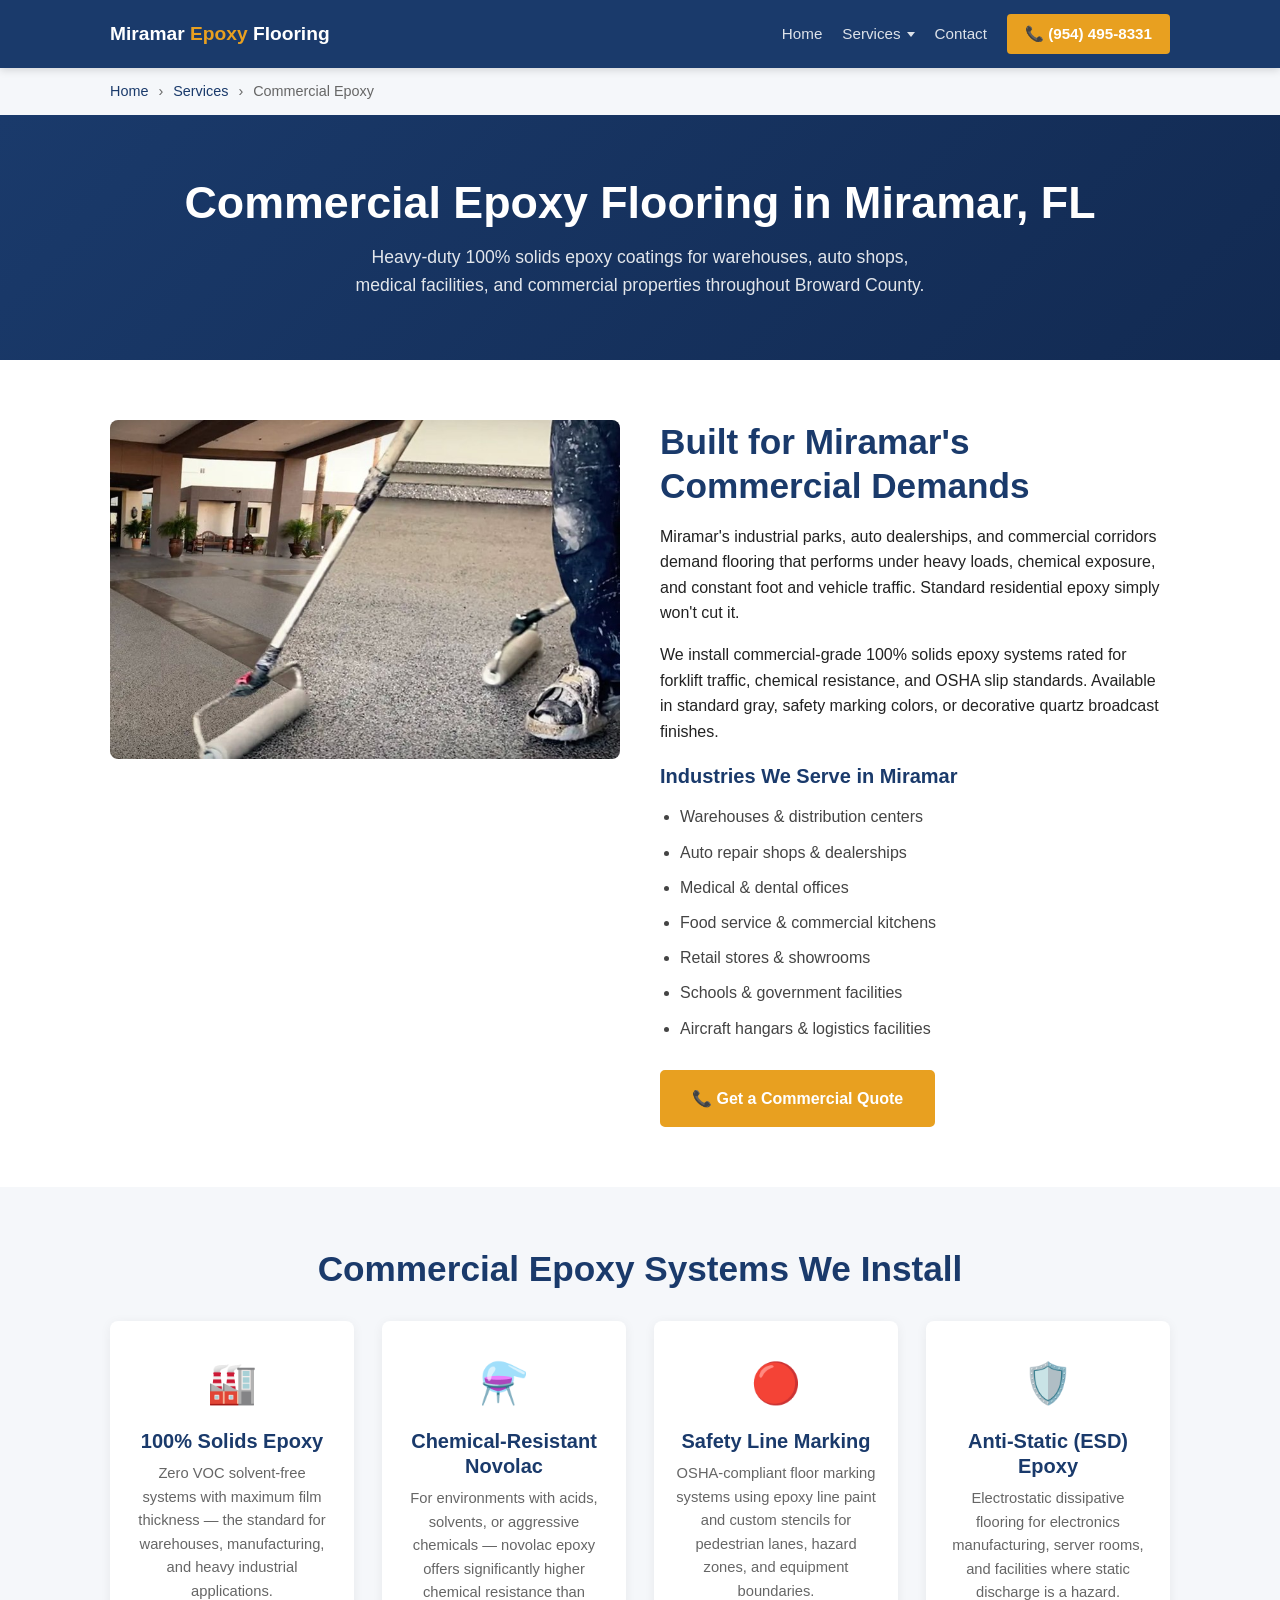
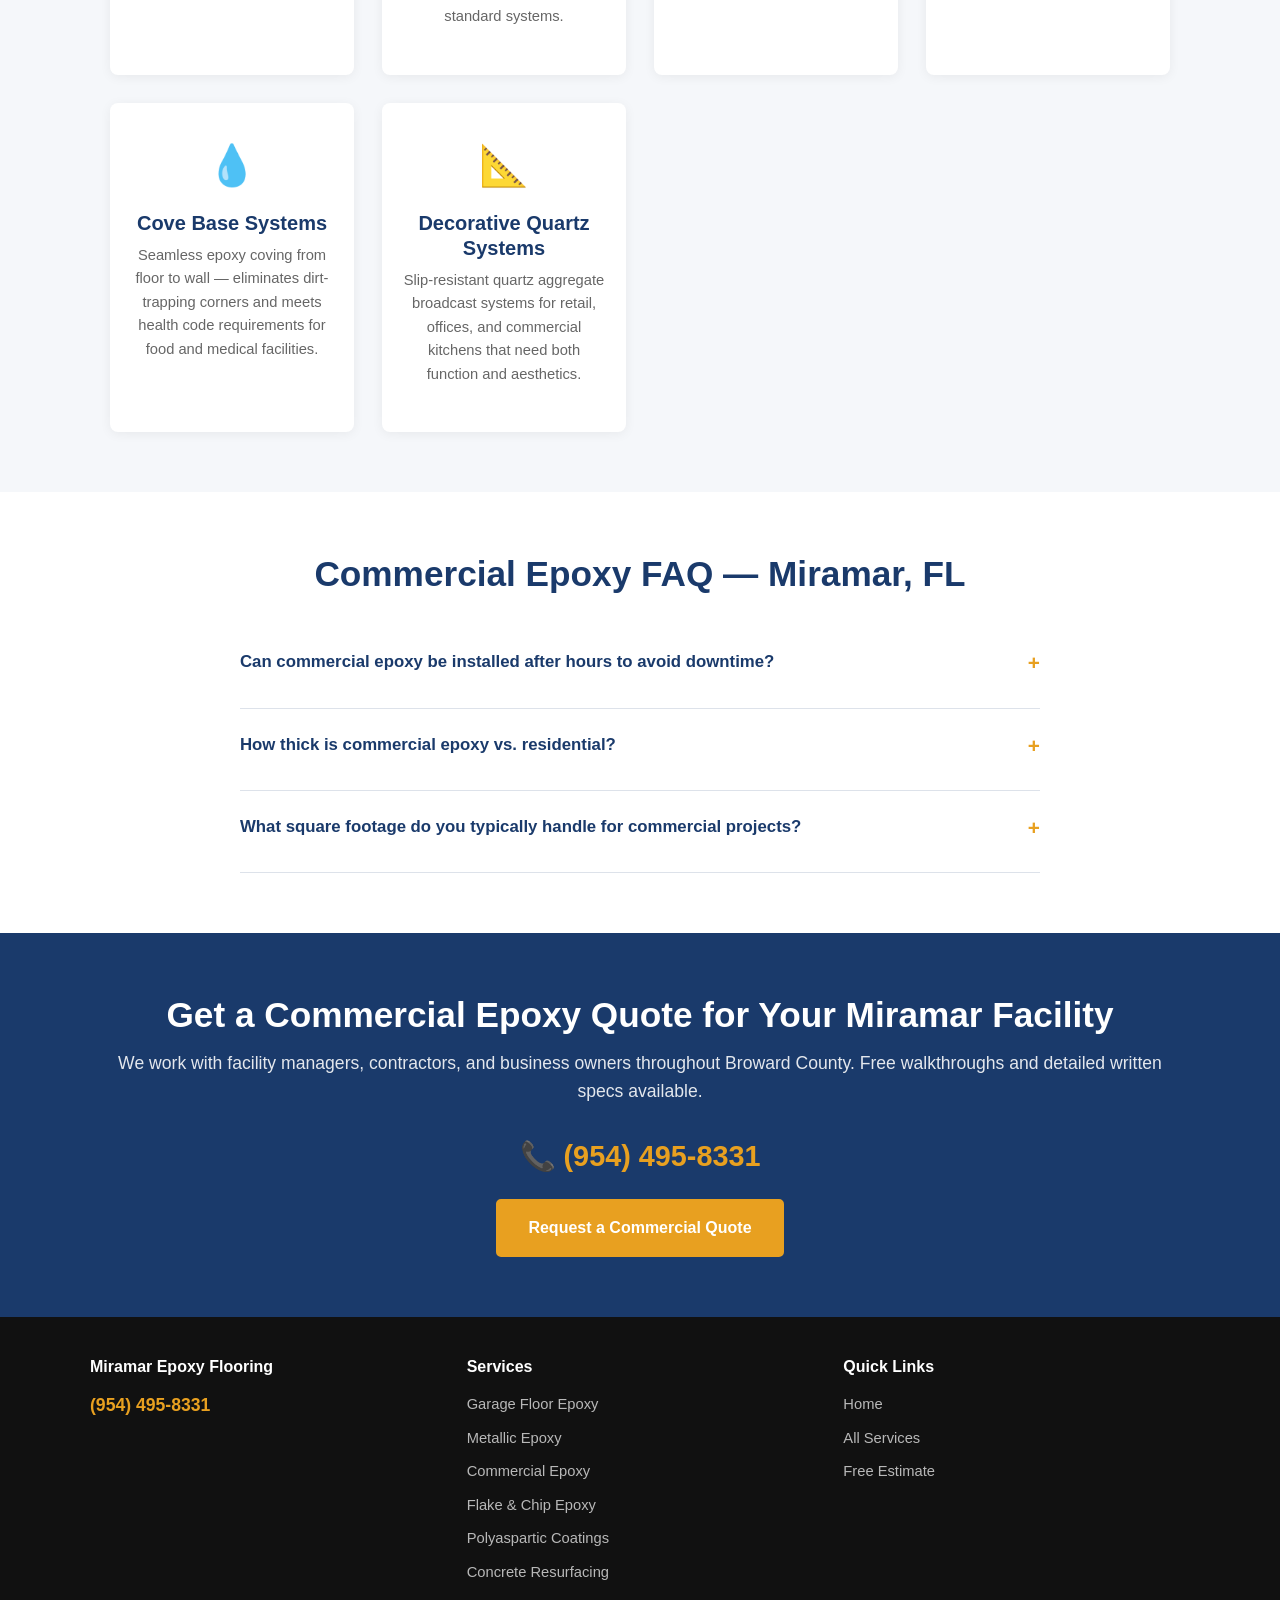
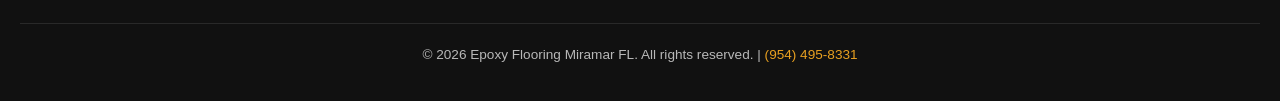
==== commit 6f77ad63: "Add services nav dropdown; trim over-length titles and meta descriptions" ====
--- a/commercial-epoxy-miramar.html
+++ b/commercial-epoxy-miramar.html
@@ -4,8 +4,8 @@
 <head>
 <meta charset="utf-8"/>
 <meta content="width=device-width, initial-scale=1.0" name="viewport"/>
-<title>Commercial Epoxy Flooring Miramar FL | Warehouses &amp; Shops – (954) 495-8331</title>
-<meta content="Commercial &amp; industrial epoxy flooring in Miramar, FL. Warehouses, auto shops, medical, retail — heavy-duty coatings built for Broward County. Free estimates. (954) 495-8331." name="description"/>
+<title>Commercial Epoxy Flooring in Miramar, FL</title>
+<meta content="Commercial and industrial epoxy flooring in Miramar, FL. Warehouses, auto shops, medical, retail. Free estimates. (954) 495-8331." name="description"/>
 <link href="https://epoxyflooringmiramarfl.com/commercial-epoxy-miramar.html" rel="canonical"/>
 <link href="styles.css" rel="stylesheet"/>
 </head>
@@ -15,7 +15,19 @@
 <a class="logo" href="index.html">Miramar <span>Epoxy</span> Flooring</a>
 <nav>
 <a href="index.html">Home</a>
+<span class="has-dropdown">
 <a href="services.html">Services</a>
+<div class="dropdown-menu">
+<ul class="dropdown-menu-list">
+<li><a href="garage-floor-epoxy-miramar.html">Garage Floor Epoxy</a></li>
+<li><a href="metallic-epoxy-miramar.html">Metallic Epoxy</a></li>
+<li><a href="flake-epoxy-miramar.html">Flake Epoxy</a></li>
+<li><a href="polyaspartic-coating-miramar.html">Polyaspartic Coating</a></li>
+<li><a href="commercial-epoxy-miramar.html">Commercial Epoxy</a></li>
+<li><a href="concrete-resurfacing-miramar.html">Concrete Resurfacing</a></li>
+</ul>
+</div>
+</span>
 <a href="contact.html">Contact</a>
 <a class="nav-cta" href="tel:9544958331">📞 (954) 495-8331</a>
 </nav>
--- a/styles.css
+++ b/styles.css
@@ -176,3 +176,36 @@
   nav a:not(.nav-cta) { display: none; }
   .hero-cta-group { flex-direction: column; align-items: center; }
 }
+
+
+/* ---------- SERVICES NAV DROPDOWN ---------- */
+.has-dropdown { position: relative; display: inline-flex; align-items: center; }
+.has-dropdown > a { display: inline-flex; align-items: center; gap: 6px; }
+.has-dropdown > a::after {
+  content: ""; width: 0; height: 0;
+  border-left: 4px solid transparent; border-right: 4px solid transparent;
+  border-top: 5px solid currentColor;
+}
+/* padding-top keeps the gap inside the hoverable box */
+.dropdown-menu {
+  display: none; position: absolute; top: 100%; left: -14px;
+  padding-top: 14px; min-width: 250px; z-index: 300;
+}
+.has-dropdown:hover .dropdown-menu,
+.has-dropdown:focus-within .dropdown-menu { display: block; }
+.dropdown-menu-list {
+  display: block; list-style: none; margin: 0; padding: 6px 0;
+  background: var(--primary-dark); border: 1px solid rgba(255,255,255,.12);
+  border-top: 3px solid var(--primary); box-shadow: 0 8px 24px rgba(0,0,0,.3);
+}
+.dropdown-menu-list li { display: block; }
+.dropdown-menu-list li + li { border-top: 1px solid rgba(255,255,255,.07); }
+.dropdown-menu-list a {
+  display: block; padding: 10px 18px; color: #ddd;
+  font-size: .88rem; font-weight: 500; white-space: nowrap; text-decoration: none;
+}
+.dropdown-menu-list a:hover { background: var(--primary); color: #fff; }
+@media (max-width: 860px) {
+  .dropdown-menu { display: none !important; }
+  .has-dropdown > a::after { display: none; }
+}
